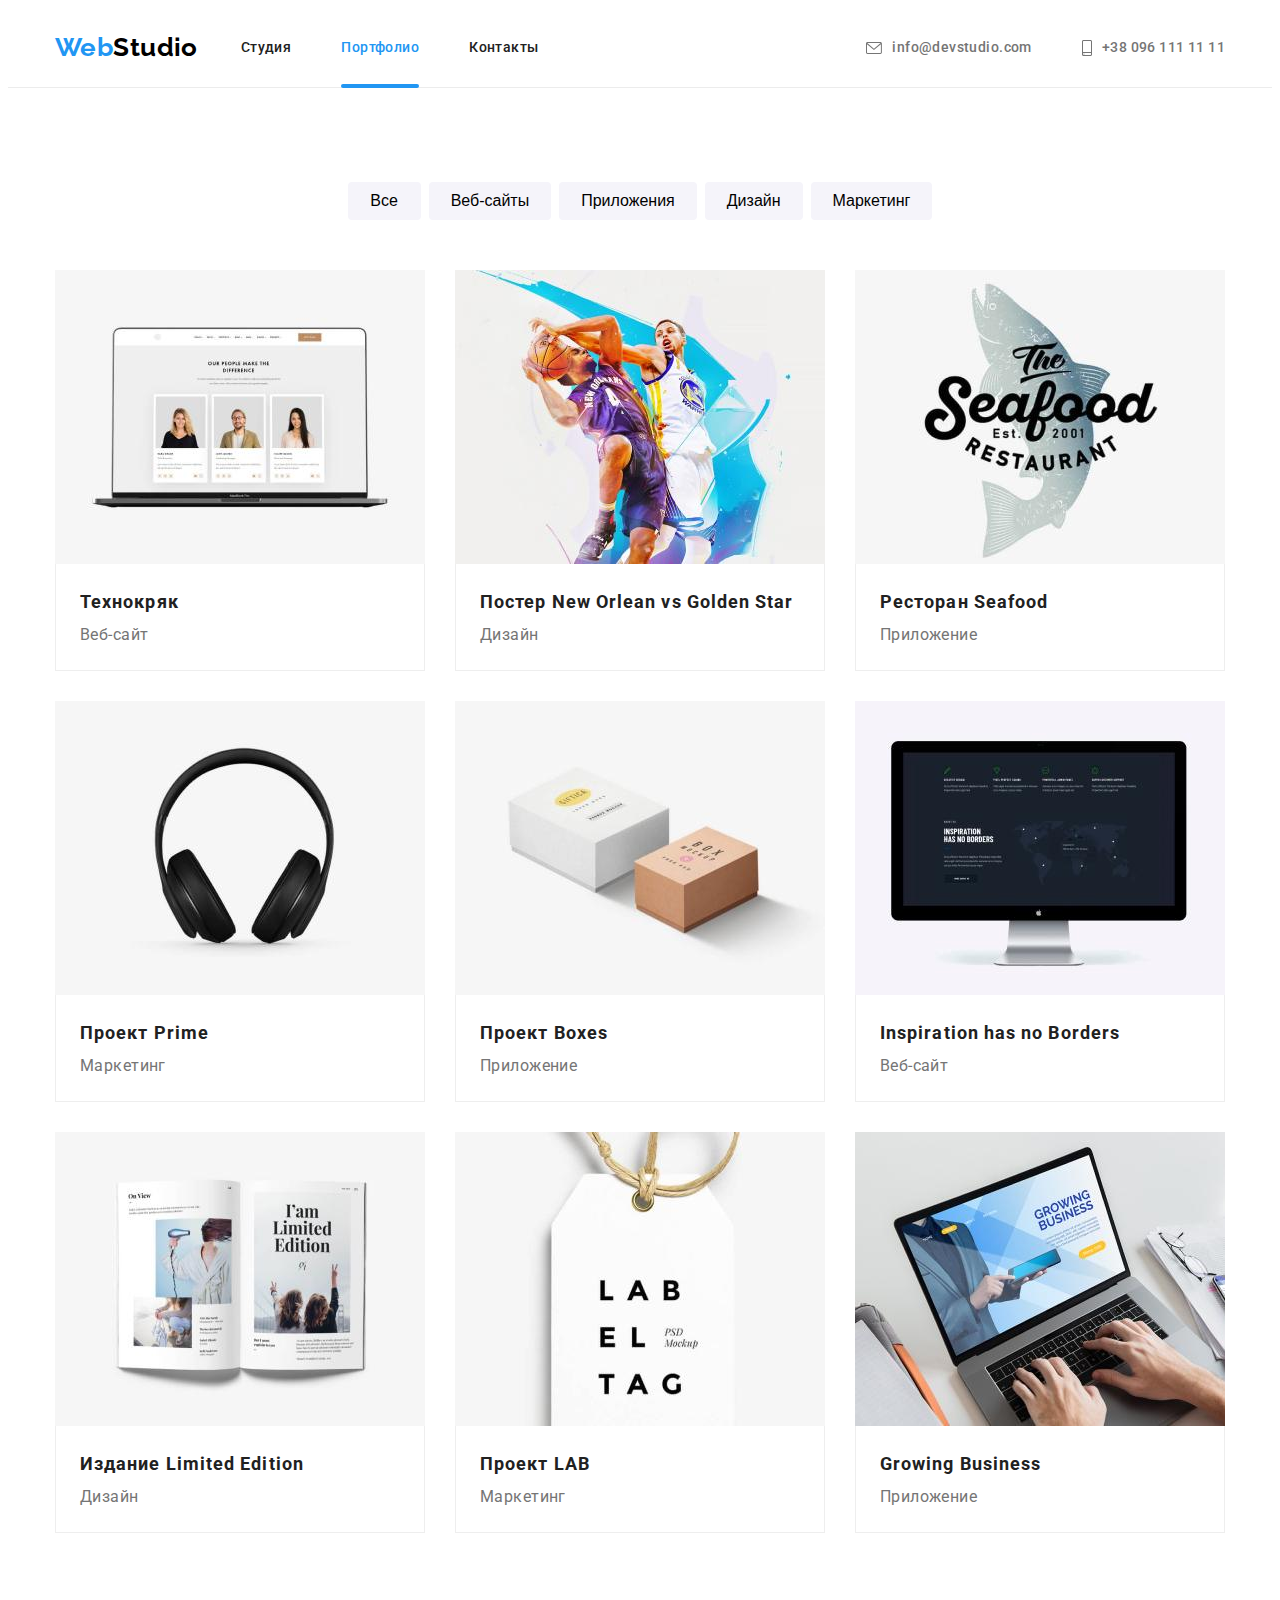
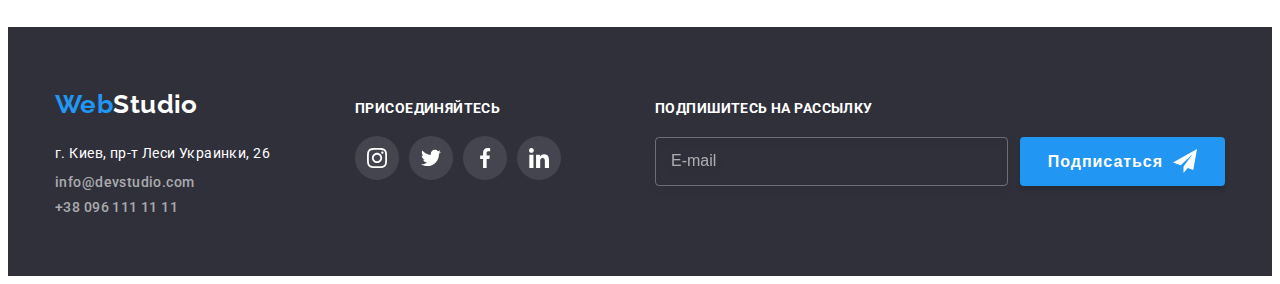
==== portfolio.html @ 54476f55 "Initial commit" ====
<!DOCTYPE html>
<html lang="en">
  <head>
    <meta charset="UTF-8" />
    <meta http-equiv="X-UA-Compatible" content="IE=edge" />
    <meta name="viewport" content="width=device-width, initial-scale=1.0" />
    <title>Портфолио</title>
    <link
      rel="stylesheet"
      href="https://cdnjs.cloudflare.com/ajax/libs/modern-normalize/1.0.0/modern-normalize.min.css"
      integrity="sha512-ISS7cAi1PEhQ8jnbJpJZMd29NlhNj4AWYyLOSp2CE/CsHxTCu+r+t0D2yoJudVrd0/8fTVPUVDzY5Tvli75u/g=="
      crossorigin="anonymous"
    />
    <link rel="preconnect" href="https://fonts.gstatic.com" />
    <link
      href="https://fonts.googleapis.com/css2?family=Raleway:wght@700&family=Roboto:wght@400;500;700;900&display=swap"
      rel="stylesheet"
    />
    <link rel="stylesheet" href="./css/styles.css" />
  </head>
  <body>
    <!-- Шапка -->
    <header class="page-header">
      <div class="container">
        <nav class="navigation-menu">
          <a href="./index.html" class="logo">
            <span class="logo-web">Web</span><span class="logo-studio">Studio</span></a
          >
          <ul class="list header-links">
            <li class="header-list-item"><a href="./index.html" class="link">Студия</a></li>
            <li class="header-list-item"><a href="./portfolio.html" class="link current">Портфолио</a></li>
            <li class="header-list-item"><a href="" class="link">Контакты</a></li>
          </ul>
        </nav>
        <ul class="list header-contacts">
          <li class="header-list-item">
            <a href="mailto:info@devstudio.com" class="link contact-link mail">
              <svg class="icon" width="16" height="12"><use href="./images/sprite.svg#icon-envelope"></use></svg
              >info@devstudio.com
            </a>
          </li>
          <li class="header-list-item">
            <a href="tel:+380961111111" class="link contact-link phone"
              ><svg class="icon" width="10" height="16"><use href="./images/sprite.svg#icon-smartphone"></use></svg>+38
              096 111 11 11</a
            >
          </li>
        </ul>
      </div>
    </header>
    <main>
      <section class="section">
        <div class="container">
          <h1 class="visually-hidden">Портфолио</h1>
          <ul class="list list-button">
            <li class="list-button-item">
              <button type="button" class="button filter">Все</button>
            </li>
            <li class="list-button-item">
              <button type="button" class="button filter">Веб-сайты</button>
            </li>
            <li class="list-button-item">
              <button type="button" class="button filter">Приложения</button>
            </li>
            <li class="list-button-item">
              <button type="button" class="button filter">Дизайн</button>
            </li>
            <li class="list-button-item">
              <button type="button" class="button filter">Маркетинг</button>
            </li>
          </ul>
          <ul class="list portfolio-list">
            <li class="portfolio-item">
              <a href="" class="link">
                <div class="portfolio-item-img">
                  <img src="./images/portfolio/img_1.jpg" alt="ноутбук с открытым сайтом" width="370" />
                  <div class="overlay">
                    <p>
                      Технокряк это современная площадка распространения коронавируса. Компании используют эту платформу
                      для цифрового шпионажа и атак на защищённые сервера конкурентов.
                    </p>
                  </div>
                </div>
                <div class="portfolio-item-title">
                  <h2 class="list-item-title">Технокряк</h2>
                  <p class="list-item">Веб-сайт</p>
                </div>
              </a>
            </li>
            <li class="portfolio-item">
              <a href="" class="link">
                <div class="portfolio-item-img">
                  <img src="./images/portfolio/img_2.jpg" alt="постер два баскетболиста" width="370" />
                  <div class="overlay">
                    <p></p>
                  </div>
                </div>
                <div class="portfolio-item-title">
                  <h2 class="list-item-title">Постер New Orlean vs Golden Star</h2>
                  <h3 class="list-item">Дизайн</h3>
                </div>
              </a>
            </li>
            <li class="portfolio-item">
              <a href="" class="link">
                <div class="portfolio-item-img">
                  <img src="./images/portfolio/img_3.jpg" alt="логотип ресторана" width="370" />
                  <div class="overlay">
                    <p></p>
                  </div>
                </div>
                <div class="portfolio-item-title">
                  <h2 class="list-item-title">Ресторан Seafood</h2>
                  <h3 class="list-item">Приложение</h3>
                </div>
              </a>
            </li>
            <li class="portfolio-item">
              <a href="" class="link">
                <div class="portfolio-item-img">
                  <img src="./images/portfolio/img_4.jpg" alt="наушники" width="370" />
                  <div class="overlay">
                    <p></p>
                  </div>
                </div>
                <div class="portfolio-item-title">
                  <h2 class="list-item-title">Проект Prime</h2>
                  <h3 class="list-item">Маркетинг</h3>
                </div>
              </a>
            </li>
            <li class="portfolio-item">
              <a href="" class="link">
                <div class="portfolio-item-img">
                  <img src="./images/portfolio/img_5.jpg" alt="две коробочки" width="370" />
                  <div class="overlay">
                    <p></p>
                  </div>
                </div>
                <div class="portfolio-item-title">
                  <h2 class="list-item-title">Проект Boxes</h2>
                  <h3 class="list-item">Приложение</h3>
                </div>
              </a>
            </li>
            <li class="portfolio-item">
              <a href="" class="link">
                <div class="portfolio-item-img">
                  <img src="./images/portfolio/img_6.jpg" alt="монитор для ПК" width="370" />
                  <div class="overlay">
                    <p></p>
                  </div>
                </div>
                <div class="portfolio-item-title">
                  <h2 class="list-item-title">Inspiration has no Borders</h2>
                  <h3 class="list-item">Веб-сайт</h3>
                </div>
              </a>
            </li>
            <li class="portfolio-item">
              <a href="" class="link">
                <div class="portfolio-item-img">
                  <img src="./images/portfolio/img_7.jpg" alt="открытая книга" width="370" />
                  <div class="overlay">
                    <p></p>
                  </div>
                </div>
                <div class="portfolio-item-title">
                  <h2 class="list-item-title">Издание Limited Edition</h2>
                  <h3 class="list-item">Дизайн</h3>
                </div>
              </a>
            </li>
            <li class="portfolio-item">
              <a href="" class="link">
                <div class="portfolio-item-img">
                  <img src="./images/portfolio/img_8.jpg" alt="ярлык" width="370" />
                  <div class="overlay">
                    <p></p>
                  </div>
                </div>
                <div class="portfolio-item-title">
                  <h2 class="list-item-title">Проект LAB</h2>
                  <h3 class="list-item">Маркетинг</h3>
                </div>
              </a>
            </li>
            <li class="portfolio-item">
              <a href="" class="link">
                <div class="portfolio-item-img">
                  <img src="./images/portfolio/img_9.jpg" alt="ноутбук на столе" width="370" />
                  <div class="overlay">
                    <p></p>
                  </div>
                </div>
                <div class="portfolio-item-title">
                  <h2 class="list-item-title">Growing Business</h2>
                  <h3 class="list-item">Приложение</h3>
                </div>
              </a>
            </li>
          </ul>
        </div>
      </section>
    </main>
    <!-- Футер -->
    <footer class="footer-section">
      <div class="container footer-blocks">
        <div class="widget-block">
          <a href="./index.html" class="logo">
            <span class="logo-web">Web</span><span class="logo-studio-footer">Studio</span></a
          >
          <address>
            <span class="our-address">г. Киев, пр-т Леси Украинки, 26</span>
            <a href="mailto:info@devstudio.com" class="link link-footer">info@devstudio.com</a>
            <a href="tel:+380961111111" class="link link-footer">+38 096 111 11 11</a>
          </address>
        </div>
        <div class="social">
          <h2 class="social-title">Присоединяйтесь</h2>
          <ul class="list">
            <li class="social-list-item">
              <a href="" class="link" target="_blank" rel="noreferrer noopener">
                <svg class="icon">
                  <use href="./images/sprite.svg#icon-instagram"></use>
                </svg>
              </a>
            </li>
            <li class="social-list-item">
              <a href="" class="link" target="_blank" rel="noreferrer noopener">
                <svg class="icon">
                  <use href="./images/sprite.svg#icon-twitter"></use>
                </svg>
              </a>
            </li>
            <li class="social-list-item">
              <a href="" class="link" target="_blank" rel="noreferrer noopener">
                <svg class="icon">
                  <use href="./images/sprite.svg#icon-facebook"></use>
                </svg>
              </a>
            </li>
            <li class="social-list-item">
              <a href="" class="link" target="_blank" rel="noreferrer noopener">
                <svg class="icon">
                  <use href="./images/sprite.svg#icon-linkedin"></use>
                </svg>
              </a>
            </li>
          </ul>
        </div>
        <div class="subscription">
          <h2 class="actions">Подпишитесь на рассылку</h2>
          <form class="subscription-form">
            <input class="form-field" type="email" placeholder="E-mail" />
            <button class="btn-submit" type="submit">
              Подписаться<svg class="subscription-icon" width="24" height="24">
                <use href="./images/sprite.svg#icon-send"></use>
              </svg>
            </button>
          </form>
        </div>
      </div>
    </footer>
  </body>
</html>
---- css/styles.css ----
:root {
  --main-text-color: #757575;
  --title-text-color: #212121;
  --accent-text-color: #2196f3;
  --accent-buton-color: #188ce8;
  --filter-button-color: #f5f4fa;
  --dark-bg-color: #2f303a;
  --logo-dark-color: #000000;
  --main-title-color: #ffffff;
  --light_bg-color: #f5f4fa;
  --icon_color: #afb1b8;
  --animation-proprety: cubic-bezier(0.4, 0, 0.2, 1);
}

html {
  box-sizing: border-box;
}
*,
*::after,
*::before {
  box-sizing: inherit;
}

body {
  font-family: 'Roboto', sans-serif;
  font-size: 14px;
  line-height: 1.71;
  letter-spacing: 0.03em;
  color: var(--main-text-color);
  background-color: var(--main-title-color);
}

address {
  font-style: normal;
}

.link {
  text-decoration: none;
  font-weight: 500;
  line-height: 1.14;
  color: var(--title-text-color);
  transition-property: color;
  transition-duration: 250ms;
  transition-timing-function: var(--animation-proprety);
}

.current,
.link:hover,
.link:focus {
  color: var(--accent-text-color);
}

.list {
  list-style: none;
  padding-left: 0;
  margin: 0;
}

.title {
  font-weight: 700;
  color: var(--title-text-color);
}

.button {
  display: inline-block;
  padding: 6px 22px;
  font-weight: 500;
  font-size: 16px;
  line-height: 1.62;
  text-align: center;
  cursor: pointer;
  min-width: 73px;
}

h1,
h2,
h3,
ul,
p {
  margin-top: 0;
  margin-bottom: 0;
}

img {
  display: block;
  max-width: 100%;
  height: auto;
}

.section {
  padding-bottom: 94px;
  padding-top: 94px;
}

.container {
  width: 1200px;
  padding-left: 15px;
  padding-right: 15px;
  margin-left: auto;
  margin-right: auto;
}
/* Шапка */
.page-header {
  height: 80px;
  border-bottom: 1px solid #ececec;
}

.page-header .container {
  display: flex;
  align-items: center;
  justify-content: space-between;
  padding-top: 0;
  padding-bottom: 0;
}

.navigation-menu {
  display: flex;
  align-items: center;
}
.header-links {
  display: flex;
  align-items: center;
  margin-left: -50px;
}
.header-contacts {
  display: flex;
  align-items: center;
}

.header-list-item {
  position: relative;
  margin-left: 50px;
}

.header-list-item .current::after {
  content: '';
  position: absolute;
  bottom: 0;
  left: 0;
  width: 100%;
  height: 4px;
  background: var(--accent-text-color);
  border-radius: 2px;
}

.header-list-item:first-child,
.about-us-list-item:first-child,
.team-member:first-child,
.regular-customers .list-item:first-child,
.social .list-item:first-child,
.advantages-item:first-child {
  margin-left: 0;
}

.page-header .link {
  display: block;
  padding-top: 32px;
  padding-bottom: 32px;
}

.logo {
  display: inline-block;
  font-family: 'Raleway', sans-serif;
  text-decoration: none;
  font-weight: 700;
  font-size: 26px;
  line-height: 1.38;
  margin-right: 93px;
}

.logo-web {
  color: var(--accent-text-color);
}

.logo-studio {
  color: var(--logo-dark-color);
}

.contact-link {
  color: var(--main-text-color);
}
.header-list-item .contact-link {
  display: inline-flex;
  align-items: center;
}

.header-list-item .icon {
  fill: var(--main-text-color);
  margin-right: 10px;
  transition-property: fill;
  transition-duration: 250ms;
  transition-timing-function: var(--animation-proprety);
}
.contact-link:hover .icon {
  fill: var(--accent-text-color);
}
/* Герой */
.hero {
  padding-left: 0;
  padding-right: 0;
  text-align: center;
  max-width: 1600px;
  height: 600px;
  background-color: var(--dark-bg-color);
  margin-right: auto;
  margin-left: auto;
  background-image: linear-gradient(to right, rgba(47, 48, 58, 0.4), rgba(47, 48, 58, 0.4)), url(../css/img/hero.jpg);
  background-position: center;
  background-repeat: no-repeat;
  background-size: cover;
}

.hero .container {
  text-align: center;
  /* width: calc(100% / 12 * 5); */
  max-width: 696px;
  padding-top: 200px;
  padding-bottom: 200px;
}

.main-title {
  margin-bottom: 30px;
  font-weight: 900;
  font-size: 44px;
  line-height: 1.36;
  color: var(--main-title-color);
  letter-spacing: 0.06em;
  text-transform: uppercase;
}

.main-button {
  font-weight: 700;
  font-size: 16px;
  line-height: 1.87;
  text-align: center;
  letter-spacing: 0.06em;
  background-color: var(--accent-text-color);
  color: var(--main-title-color);
  border: none;
  box-shadow: 0px 4px 4px rgba(0, 0, 0, 0.15);
  border-radius: 4px;
  padding: 10px 32px;
  transition-property: background-color;
  transition-duration: 250ms;
  transition-timing-function: var(--animation-proprety);
}

.main-button:focus,
.main-button:hover {
  background-color: var(--accent-buton-color);
}

.section-title {
  margin-bottom: 50px;
  font-size: 36px;
  line-height: 1.17;
  text-align: center;
}

.list-title {
  font-size: 14px;
  line-height: 1.17;
  text-transform: uppercase;
  margin-bottom: 10px;
}

.visually-hidden {
  position: absolute !important;
  clip: rect(1px 1px 1px 1px);
  clip: rect(1px, 1px, 1px, 1px);
  padding: 0 !important;
  border: 0 !important;
  height: 1px !important;
  width: 1px !important;
  overflow: hidden;
}
/* Приемущества */
.advantages-list {
  display: flex;
}

.advantages-item {
  margin-left: 30px;
}
.advantages-item .list-title {
  padding-top: 30px;
}

.advantages-item:first-child {
  margin-left: 0;
}

.advantages-item::before {
  display: block;
  content: '';
  height: 120px;
  background-color: var(--light_bg-color);
  background-position: center;
  background-repeat: no-repeat;
  border-radius: 4px;
}
.icon-antena::before {
  background-image: url(../css/img/antenna.svg);
}
.icon-clock::before {
  background-image: url(../css/img/clock.svg);
}
.icon-diagram::before {
  background-image: url(../css/img/diagram.svg);
}
.icon-astronaut::before {
  background-image: url(../css/img/astronaut.svg);
}
/* Чем мы занимаемся */
.about-us {
  padding-top: 0;
}

.about-us .container {
  padding-top: 0px;
}

.about-us-list {
  display: flex;
}
.about-us-list-item {
  position: relative;
  margin-left: 30px;
}

.about-us-thumb {
}

.about-us .list-title {
  position: absolute;
  bottom: 0;
  margin-bottom: 0;
  text-align: center;
  width: 100%;
  padding-top: 27px;
  padding-bottom: 27px;
  color: var(--main-title-color);
  background-color: rgba(47, 48, 58, 0.8);
}
/* Наша команда */
.our-team {
  background-color: var(--light_bg-color);
}

.team {
  display: flex;
  justify-content: space-between;
  font-size: 16px;
  line-height: 1.187;
  text-align: center;
}

.team-member {
  margin-left: 30px;
  width: 270px;
  height: 428px;
  background: #ffffff;
  box-shadow: 0px 1px 3px rgba(0, 0, 0, 0.12), 0px 1px 1px rgba(0, 0, 0, 0.14), 0px 2px 1px rgba(0, 0, 0, 0.2);
  border-radius: 0px 0px 4px 4px;
}

.team-member-info {
  padding-top: 30px;
  padding-bottom: 30px;
}

.our-team-member {
  padding-bottom: 10px;
  font-weight: 500;
  color: #212121;
}

.social-icons {
  display: inline-flex;
  padding-top: 16px;
}

.social-icons-item + .social-icons-item {
  margin-left: 10px;
}
.social-icons-link {
  display: flex;
  justify-content: center;
  align-items: center;
  width: 44px;
  height: 44px;
  border-radius: 50%;
  background-color: var(--main-title-color);
  transition-property: background-color;
  transition-duration: 250ms;
  transition-timing-function: var(--animation-proprety);
}

.social-icons .icon {
  width: 20px;
  height: 20px;
  fill: var(--icon_color);
  transition-property: fill;
  transition-duration: 250ms;
  transition-timing-function: var(--animation-proprety);
}

.social-icons-link:hover,
.social-icons-link:focus {
  background-color: var(--accent-text-color);
}

.social-icons-link:hover .icon,
.social-icons-link:focus .icon {
  fill: var(--main-title-color);
}

/* Постоянные клиенты */
.regular-customers .list {
  display: flex;
}

.customers-list-item + .customers-list-item {
  margin-left: 30px;
}

.customers-icons-link {
  display: inline-flex;
  align-items: center;
  justify-content: center;
  height: 90px;
  width: 170px;
  border: 1px solid var(--icon_color);
  box-sizing: border-box;
  border-radius: 4px;
  fill: var(--icon_color);
  transition-property: border;
  transition-duration: 250ms;
  transition-timing-function: var(--animation-proprety);
}
.customers-icons-link .icon {
  transition-property: fill;
  transition-duration: 250ms;
  transition-timing-function: var(--animation-proprety);
}

.customers-icons-link:hover,
.customers-icons-link:focus {
  border: 1px solid var(--accent-text-color);
}

.customers-icons-link:hover .icon,
.customers-icons-link:focus .icon {
  fill: var(--accent-text-color);
}

.backdrop {
  position: fixed;
  top: 0;
  left: 0;
  background-color: rgba(0, 0, 0, 0.2);
  width: 100%;
  height: 100%;
  opacity: 1;
  transition: opacity 250ms var(--animation-proprety);
}

.modal {
  position: absolute;
  top: 50%;
  left: 50%;
  padding: 40px;
  transform: translate(-50%, -50%);
  width: 100%;
  max-width: 530px;
  min-height: 580px;
  background: var(--main-title-color);
  box-shadow: 0px 1px 3px rgba(0, 0, 0, 0.12), 0px 1px 1px rgba(0, 0, 0, 0.14), 0px 2px 1px rgba(0, 0, 0, 0.2);
  border-radius: 4px;
  transition-duration: 250ms;
  transition-timing-function: var(--animation-proprety);
  justify-content: center;
}

.btn-close {
  display: flex;
  position: absolute;
  top: 8px;
  right: 8px;
  width: 30px;
  height: 30px;
  background: #ffffff;
  border: 1px solid #e6e6e6;
  border-radius: 50%;
  box-sizing: border-box;
  justify-content: center;
  align-items: center;
  transition-duration: 250ms;
  transition-timing-function: var(--animation-proprety);
}

.btn-close:hover,
.btn-close:focus {
  fill: var(--accent-text-color);
}

.form-title {
  font-weight: 700;
  font-size: 20px;
  line-height: 1.15;
  text-align: center;
  letter-spacing: 0.03em;
  color: var(--title-text-color);
  margin-bottom: 12px;
}

.backdrop.is-hidden {
  opacity: 0;
  visibility: hidden;
  pointer-events: none;
}

.is-hidden .modal {
  transform: translate(100%, 100%) scale(0);
}
.form {
  flex-direction: column;
  display: flex;
  justify-content: center;
}

.form-field {
  position: relative;
  flex-direction: column;
  display: flex;
  margin-bottom: 10px;
}

.form-field-actions {
  border: 1px solid rgba(33, 33, 33, 0.2);
  box-sizing: border-box;
  border-radius: 4px;
  padding-top: 11px;
  padding-bottom: 11px;
  padding-left: 41px;
  transition-duration: 250ms;
  transition-timing-function: var(--animation-proprety);
}

.form-field-actions:focus {
  border: 1px solid var(--accent-text-color);
  box-sizing: border-box;
  border-radius: 4px;
  outline-style: var(--accent-text-color);
}

.form .form-field-actions:focus + .icon {
  fill: var(--accent-text-color);
}

.form .form-label {
  font-size: 12px;
  line-height: 1.16;
  letter-spacing: 0.01em;
  color: var(--main-text-color);
  margin-bottom: 4px;
}

.form .icon {
  position: absolute;
  display: inline-block;
  top: 29px;
  left: 15px;
  transition-duration: 250ms;
  transition-timing-function: var(--animation-proprety);
}

.form-massage {
  resize: none;
  padding: 12px 16px;
  margin-bottom: 20px;
}

.form-massage::placeholder {
  font-size: 12px;
  line-height: 1.16;
  letter-spacing: 0.01em;
  color: rgba(117, 117, 117, 0.5);
}

.modal .btn-submit {
  border: none;
  background: var(--accent-text-color);
  box-shadow: 0px 4px 4px rgba(0, 0, 0, 0.15);
  border-radius: 4px;
  padding: 10px 55px;
  font-weight: 700;
  line-height: 1.87;
  letter-spacing: 0.06em;
  color: var(--main-title-color);
  margin: auto;
  transition-duration: 250ms;
  transition-timing-function: var(--animation-proprety);
}

.modal .btn-submit:focus,
.modal .btn-submit:hover {
  background: var(--accent-buton-color);
  box-shadow: 0px 4px 4px rgba(0, 0, 0, 0.15);
  border-radius: 4px;
}

.policy-check {
  padding-bottom: 30px;
}

.policy-check .form-label {
  display: flex;
  align-items: center;
  justify-content: center;
  font-size: 14px;
  line-height: 1.71;
  color: var(--main-text-color);
}

.checkbox {
  -webkit-appearance: none;
  -moz-appearance: none;
  position: absolute;
}

.checkbox-icon {
  display: inline-block;
  width: 16px;
  height: 15px;
  border: 2px solid var(--title-text-color);
  border-radius: 2px;
  margin-right: 7px;
  transition-duration: 250ms;
  transition-timing-function: var(--animation-proprety);
}

.checkbox:checked + .checkbox-icon {
  border-color: transparent;
  background-color: var(--main-title-color);
  background-image: url(../images/icon_check.svg);
  background-size: contain;
  background-origin: border-box;
  transition-duration: 250ms;
  transition-timing-function: var(--animation-proprety);
}

.policy-check .link {
  color: var(--accent-text-color);
  padding-left: 4px;
}

/* Футер */
.footer-section {
  background-color: var(--dark-bg-color);
}

.footer-section .logo {
  display: block;
  margin-bottom: 20px;
}

.footer-section .container {
  padding-top: 60px;
  padding-bottom: 60px;
}

.logo-studio-footer,
.our-address {
  color: var(--main-title-color);
}
.link-footer {
  display: block;
  padding-top: 9px;
  color: rgba(255, 255, 255, 0.6);
}

.footer-blocks {
  display: flex;
  align-items: baseline;
  justify-content: space-between;
}

.social-title {
  font-size: 14px;
  font-weight: 700;
  line-height: 16px;
  letter-spacing: 0.03em;
  text-transform: uppercase;
  margin-bottom: 20px;
  color: var(--main-title-color);
  text-transform: uppercase;
}

.social .list {
  display: inline-flex;
}

.social-list-item + .social-list-item {
  margin-left: 10px;
}
.social .link {
  display: flex;
  justify-content: center;
  align-items: center;
  width: 44px;
  height: 44px;
  border-radius: 50%;
  background: rgba(255, 255, 255, 0.1);
  transition-property: background-color;
  transition-duration: 250ms;
  transition-timing-function: var(--animation-proprety);
}

.social,
.widget-block {
  flex-basis: calc((50% - 45px) / 2);
}

.social .icon {
  width: 20px;
  height: 20px;
  fill: var(--main-title-color);
}

.social .link:hover,
.social .link:focus {
  background-color: var(--accent-text-color);
}

.subscription {
  flex-basis: calc(50% - 15px);
}

.subscription .actions {
  font-family: Roboto;
  font-style: normal;
  font-size: 14px;
  font-weight: 700;
  line-height: 1.14;
  text-transform: uppercase;
  color: var(--main-title-color);
  margin-bottom: 20px;
}
.subscription-form {
  display: flex;
  justify-content: space-between;
}

.subscription-form ::placeholder {
  font-size: 16px;
  line-height: 1.25;
  color: rgba(255, 255, 255, 0.6);
}

.subscription .form-field {
  width: 100%;
  border: 1px solid rgba(255, 255, 255, 0.3);
  box-sizing: border-box;
  filter: drop-shadow(0px 4px 4px rgba(0, 0, 0, 0.15));
  border-radius: 4px;
  background-color: transparent;
  padding: 15px;
  margin-bottom: 0px;
  color: var(--main-title-color);
}

.subscription .btn-submit {
  border: none;
  display: flex;
  padding: 10px 28px;
  background: var(--accent-text-color);
  box-shadow: 0px 4px 4px rgba(0, 0, 0, 0.15);
  border-radius: 4px;
  color: var(--main-title-color);
  font-weight: 700;
  line-height: 1.87;
  font-size: 16px;
  letter-spacing: 0.06em;
  cursor: pointer;
  margin-left: 12px;
  align-items: center;
}

.subscription-icon {
  margin-left: 10px;
}
/* Портфолио */
.filter {
  background-color: var(--filter-button-color);
  border: none;
  border-radius: 4px;
  transition-property: background-color, color, box-shadow;
  transition-duration: 250ms;
  transition-timing-function: var(--animation-proprety);
}

.filter:hover,
.filter:active,
.filter:focus {
  background-color: var(--accent-text-color);
  color: var(--main-title-color);
  box-shadow: 0px 3px 1px rgba(0, 0, 0, 0.1), 0px 1px 2px rgba(0, 0, 0, 0.08), 0px 2px 2px rgba(0, 0, 0, 0.12);
}

.list-button {
  display: flex;
  justify-content: center;
}

.list-button-item {
  margin-right: 8px;
}

.list-button-item:last-child {
  margin-right: 0;
}

.portfolio-item-title {
  background: #ffffff;
  border-right: 1px solid #eeeeee;
  border-bottom: 1px solid #eeeeee;
  border-left: 1px solid #eeeeee;
  padding: 20px 24px;
}

.list-item-title {
  font-size: 18px;
  line-height: 2;
  letter-spacing: 0.06em;
}
/* здесь не применяется font-weight:normal дефолтом (не могу найти почему) */
.portfolio-list .list-item {
  font-weight: 400;
  font-size: 16px;
  line-height: 1.87;
  color: var(--main-text-color);
}

.portfolio-list {
  display: flex;
  flex-wrap: wrap;
  padding-top: 50px;
}

.portfolio-item {
  margin-right: 30px;
  margin-bottom: 30px;
  background: #ffffff;
  flex-basis: calc((100% - 60px) / 3);
}

.portfolio-item:nth-child(3n) {
  margin-right: 0;
}
.portfolio-item:nth-last-child(-n + 3) {
  margin-bottom: 0;
}

.portfolio-item .link:hover,
.portfolio-item .link:focus {
  color: var(--title-text-color);
  border: 1px solid #eeeeee;
  box-sizing: border-box;
  box-shadow: 0px 1px 1px rgba(0, 0, 0, 0.12), 0px 4px 4px rgba(0, 0, 0, 0.06), 1px 4px 6px rgba(0, 0, 0, 0.16);
}

.portfolio-item .link {
  display: block;
  transition-property: color, box-sizing, box-shadow;
  transition-duration: 250ms;
  transition-timing-function: var(--animation-proprety);
}

.portfolio-item-img {
  position: relative;
  overflow: hidden;
}

.overlay {
  position: absolute;
  top: 0;
  left: 0;
  width: 100%;
  height: 100%;
  background-color: rgba(33, 150, 243, 0.9);
  transform: translatey(100%);
  transition: transform 250ms var(--animation-proprety);
  padding: 63px 24px;
  font-size: 18px;
  font-weight: 400;
  line-height: 1.56;
  color: var(--main-title-color);
}

.portfolio-item:hover .overlay {
  transform: translatey(0);
}
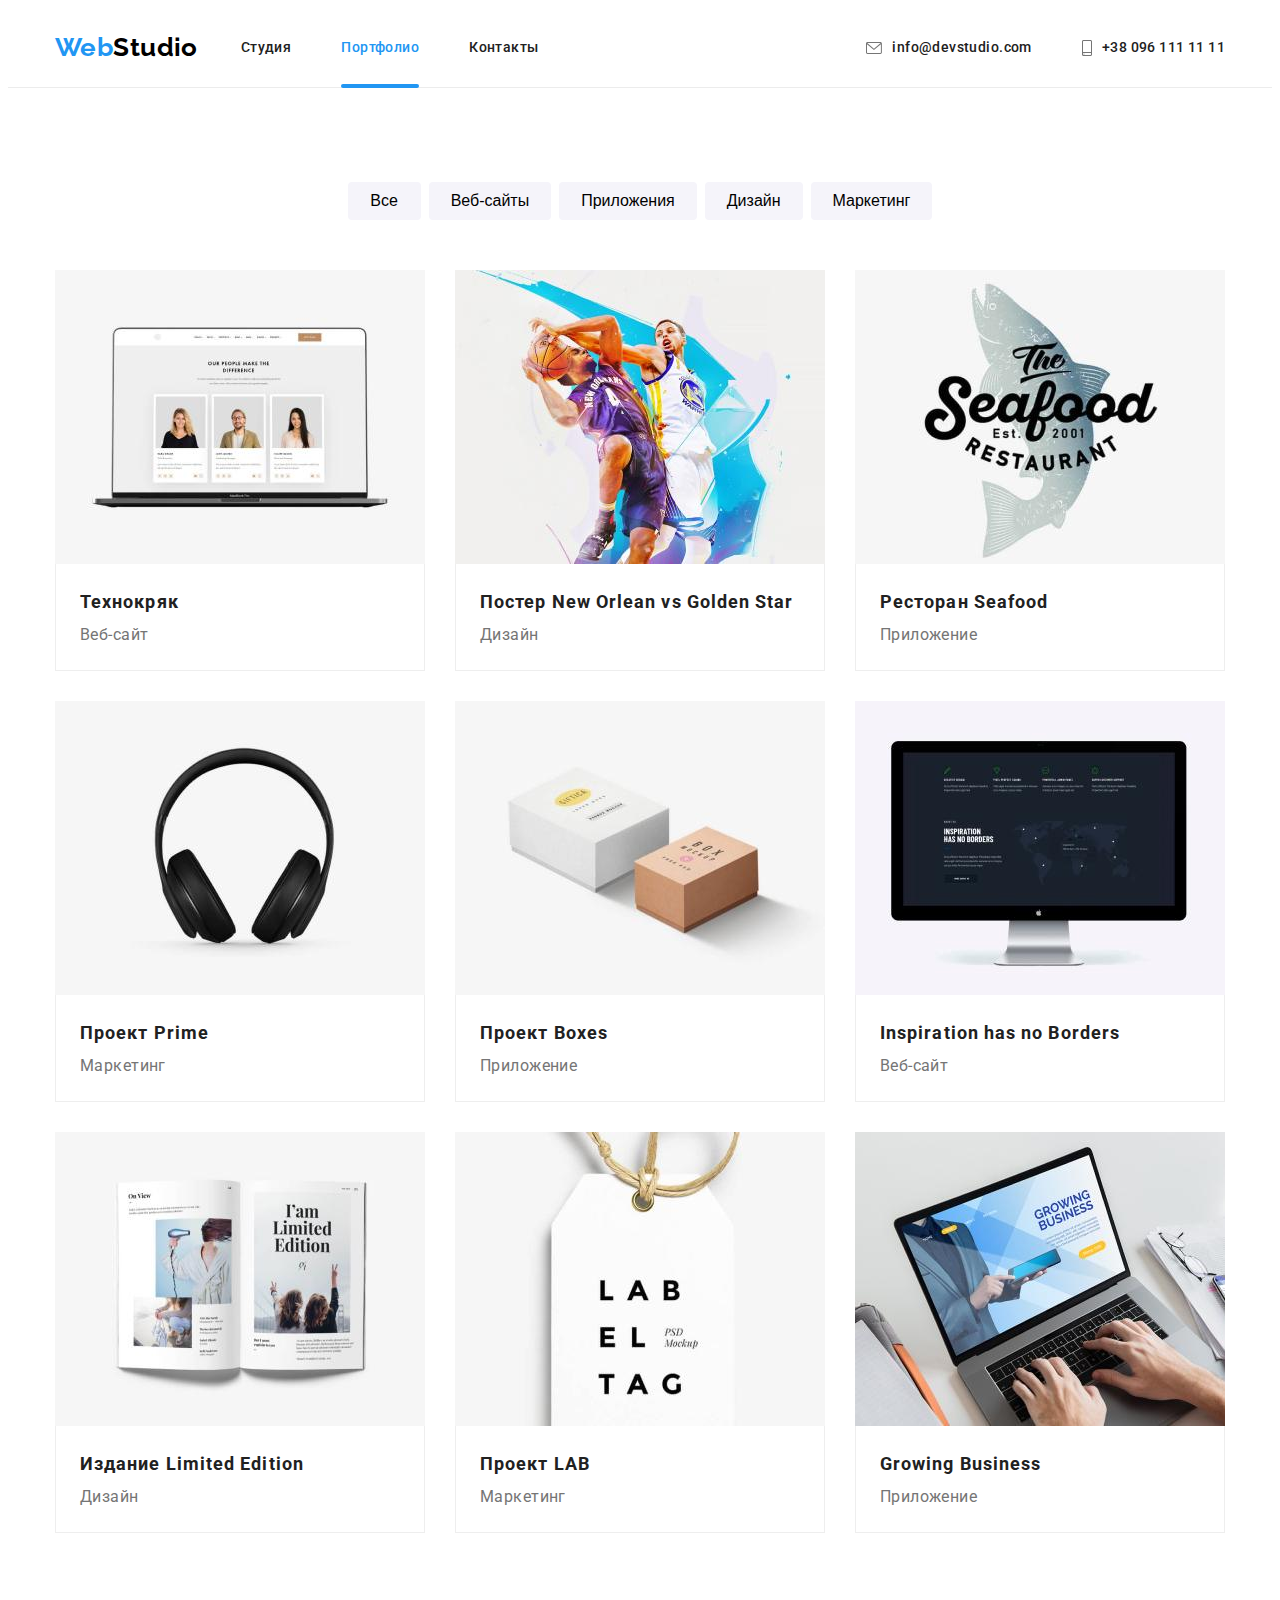
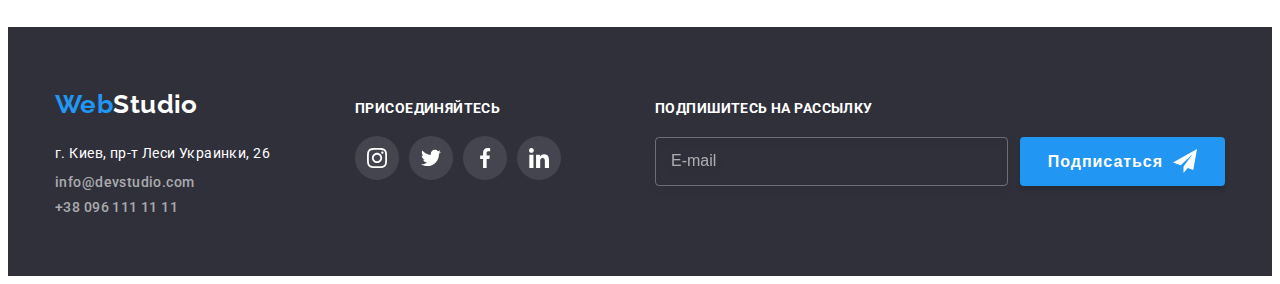
==== commit 4c2ff8d9: "BEM" ====
--- a/portfolio.html
+++ b/portfolio.html
@@ -20,29 +20,30 @@
   </head>
   <body>
     <!-- Шапка -->
-    <header class="page-header">
-      <div class="container">
-        <nav class="navigation-menu">
+    <header class="header">
+      <div class="header__container container">
+        <nav class="header__nav">
           <a href="./index.html" class="logo">
             <span class="logo-web">Web</span><span class="logo-studio">Studio</span></a
           >
-          <ul class="list header-links">
-            <li class="header-list-item"><a href="./index.html" class="link">Студия</a></li>
-            <li class="header-list-item"><a href="./portfolio.html" class="link current">Портфолио</a></li>
-            <li class="header-list-item"><a href="" class="link">Контакты</a></li>
+          <ul class="list header__links">
+            <li class="header__item"><a href="./index.html" class="link header__link">Студия</a></li>
+            <li class="header__item"><a href="./portfolio.html" class="link header__link current">Портфолио</a></li>
+            <li class="header__item"><a href="" class="link header__link">Контакты</a></li>
           </ul>
         </nav>
-        <ul class="list header-contacts">
-          <li class="header-list-item">
-            <a href="mailto:info@devstudio.com" class="link contact-link mail">
-              <svg class="icon" width="16" height="12"><use href="./images/sprite.svg#icon-envelope"></use></svg
+        <ul class="list header__contacts">
+          <li class="header__item">
+            <a href="mailto:info@devstudio.com" class="link header__contact-link mail header__link">
+              <svg class="header__icon" width="16" height="12"><use href="./images/sprite.svg#icon-envelope"></use></svg
               >info@devstudio.com
             </a>
           </li>
-          <li class="header-list-item">
-            <a href="tel:+380961111111" class="link contact-link phone"
-              ><svg class="icon" width="10" height="16"><use href="./images/sprite.svg#icon-smartphone"></use></svg>+38
-              096 111 11 11</a
+          <li class="header__item">
+            <a href="tel:+380961111111" class="link header__contact-link phone header__link"
+              ><svg class="header__icon" width="10" height="16">
+                <use href="./images/sprite.svg#icon-smartphone"></use></svg
+              >+38 096 111 11 11</a
             >
           </li>
         </ul>
@@ -52,27 +53,27 @@
       <section class="section">
         <div class="container">
           <h1 class="visually-hidden">Портфолио</h1>
-          <ul class="list list-button">
-            <li class="list-button-item">
-              <button type="button" class="button filter">Все</button>
-            </li>
-            <li class="list-button-item">
-              <button type="button" class="button filter">Веб-сайты</button>
-            </li>
-            <li class="list-button-item">
-              <button type="button" class="button filter">Приложения</button>
-            </li>
-            <li class="list-button-item">
-              <button type="button" class="button filter">Дизайн</button>
-            </li>
-            <li class="list-button-item">
-              <button type="button" class="button filter">Маркетинг</button>
+          <ul class="list filter-list">
+            <li class="filter-list__item">
+              <button type="button" class="button filter-list__button">Все</button>
+            </li>
+            <li class="filter-list__item">
+              <button type="button" class="button filter-list__button">Веб-сайты</button>
+            </li>
+            <li class="filter-list__item">
+              <button type="button" class="button filter-list__button">Приложения</button>
+            </li>
+            <li class="filter-list__item">
+              <button type="button" class="button filter-list__button">Дизайн</button>
+            </li>
+            <li class="filter-list__item">
+              <button type="button" class="button filter-list__button">Маркетинг</button>
             </li>
           </ul>
           <ul class="list portfolio-list">
             <li class="portfolio-item">
-              <a href="" class="link">
-                <div class="portfolio-item-img">
+              <a href="" class="link portfolio-item__link">
+                <div class="portfolio-item__img">
                   <img src="./images/portfolio/img_1.jpg" alt="ноутбук с открытым сайтом" width="370" />
                   <div class="overlay">
                     <p>
@@ -81,121 +82,121 @@
                     </p>
                   </div>
                 </div>
-                <div class="portfolio-item-title">
-                  <h2 class="list-item-title">Технокряк</h2>
-                  <p class="list-item">Веб-сайт</p>
-                </div>
-              </a>
-            </li>
-            <li class="portfolio-item">
-              <a href="" class="link">
-                <div class="portfolio-item-img">
+                <div class="portfolio-item__meta">
+                  <h2 class="portfolio-item__title">Технокряк</h2>
+                  <p class="portfolio-item__type">Веб-сайт</p>
+                </div>
+              </a>
+            </li>
+            <li class="portfolio-item">
+              <a href="" class="link portfolio-item__link">
+                <div class="portfolio-item__img">
                   <img src="./images/portfolio/img_2.jpg" alt="постер два баскетболиста" width="370" />
                   <div class="overlay">
                     <p></p>
                   </div>
                 </div>
-                <div class="portfolio-item-title">
-                  <h2 class="list-item-title">Постер New Orlean vs Golden Star</h2>
-                  <h3 class="list-item">Дизайн</h3>
-                </div>
-              </a>
-            </li>
-            <li class="portfolio-item">
-              <a href="" class="link">
-                <div class="portfolio-item-img">
+                <div class="portfolio-item__meta">
+                  <h2 class="portfolio-item__title">Постер New Orlean vs Golden Star</h2>
+                  <h3 class="portfolio-item__type">Дизайн</h3>
+                </div>
+              </a>
+            </li>
+            <li class="portfolio-item">
+              <a href="" class="link portfolio-item__link">
+                <div class="portfolio-item__img">
                   <img src="./images/portfolio/img_3.jpg" alt="логотип ресторана" width="370" />
                   <div class="overlay">
                     <p></p>
                   </div>
                 </div>
-                <div class="portfolio-item-title">
-                  <h2 class="list-item-title">Ресторан Seafood</h2>
-                  <h3 class="list-item">Приложение</h3>
-                </div>
-              </a>
-            </li>
-            <li class="portfolio-item">
-              <a href="" class="link">
-                <div class="portfolio-item-img">
+                <div class="portfolio-item__meta">
+                  <h2 class="portfolio-item__title">Ресторан Seafood</h2>
+                  <h3 class="portfolio-item__type">Приложение</h3>
+                </div>
+              </a>
+            </li>
+            <li class="portfolio-item">
+              <a href="" class="link portfolio-item__link">
+                <div class="portfolio-item__img">
                   <img src="./images/portfolio/img_4.jpg" alt="наушники" width="370" />
                   <div class="overlay">
                     <p></p>
                   </div>
                 </div>
-                <div class="portfolio-item-title">
-                  <h2 class="list-item-title">Проект Prime</h2>
-                  <h3 class="list-item">Маркетинг</h3>
-                </div>
-              </a>
-            </li>
-            <li class="portfolio-item">
-              <a href="" class="link">
-                <div class="portfolio-item-img">
+                <div class="portfolio-item__meta">
+                  <h2 class="portfolio-item__title">Проект Prime</h2>
+                  <h3 class="portfolio-item__type">Маркетинг</h3>
+                </div>
+              </a>
+            </li>
+            <li class="portfolio-item">
+              <a href="" class="link portfolio-item__link">
+                <div class="portfolio-item__img">
                   <img src="./images/portfolio/img_5.jpg" alt="две коробочки" width="370" />
                   <div class="overlay">
                     <p></p>
                   </div>
                 </div>
-                <div class="portfolio-item-title">
-                  <h2 class="list-item-title">Проект Boxes</h2>
-                  <h3 class="list-item">Приложение</h3>
-                </div>
-              </a>
-            </li>
-            <li class="portfolio-item">
-              <a href="" class="link">
-                <div class="portfolio-item-img">
+                <div class="portfolio-item__meta">
+                  <h2 class="portfolio-item__title">Проект Boxes</h2>
+                  <h3 class="portfolio-item__type">Приложение</h3>
+                </div>
+              </a>
+            </li>
+            <li class="portfolio-item">
+              <a href="" class="link portfolio-item__link">
+                <div class="portfolio-item__img">
                   <img src="./images/portfolio/img_6.jpg" alt="монитор для ПК" width="370" />
                   <div class="overlay">
                     <p></p>
                   </div>
                 </div>
-                <div class="portfolio-item-title">
-                  <h2 class="list-item-title">Inspiration has no Borders</h2>
-                  <h3 class="list-item">Веб-сайт</h3>
-                </div>
-              </a>
-            </li>
-            <li class="portfolio-item">
-              <a href="" class="link">
-                <div class="portfolio-item-img">
+                <div class="portfolio-item__meta">
+                  <h2 class="portfolio-item__title">Inspiration has no Borders</h2>
+                  <h3 class="portfolio-item__type">Веб-сайт</h3>
+                </div>
+              </a>
+            </li>
+            <li class="portfolio-item">
+              <a href="" class="link portfolio-item__link">
+                <div class="portfolio-item__img">
                   <img src="./images/portfolio/img_7.jpg" alt="открытая книга" width="370" />
                   <div class="overlay">
                     <p></p>
                   </div>
                 </div>
-                <div class="portfolio-item-title">
-                  <h2 class="list-item-title">Издание Limited Edition</h2>
-                  <h3 class="list-item">Дизайн</h3>
-                </div>
-              </a>
-            </li>
-            <li class="portfolio-item">
-              <a href="" class="link">
-                <div class="portfolio-item-img">
+                <div class="portfolio-item__meta">
+                  <h2 class="portfolio-item__title">Издание Limited Edition</h2>
+                  <h3 class="portfolio-item__type">Дизайн</h3>
+                </div>
+              </a>
+            </li>
+            <li class="portfolio-item">
+              <a href="" class="link portfolio-item__link">
+                <div class="portfolio-item__img">
                   <img src="./images/portfolio/img_8.jpg" alt="ярлык" width="370" />
                   <div class="overlay">
                     <p></p>
                   </div>
                 </div>
-                <div class="portfolio-item-title">
-                  <h2 class="list-item-title">Проект LAB</h2>
-                  <h3 class="list-item">Маркетинг</h3>
-                </div>
-              </a>
-            </li>
-            <li class="portfolio-item">
-              <a href="" class="link">
-                <div class="portfolio-item-img">
+                <div class="portfolio-item__meta">
+                  <h2 class="portfolio-item__title">Проект LAB</h2>
+                  <h3 class="portfolio-item__type">Маркетинг</h3>
+                </div>
+              </a>
+            </li>
+            <li class="portfolio-item">
+              <a href="" class="link portfolio-item__link">
+                <div class="portfolio-item__img">
                   <img src="./images/portfolio/img_9.jpg" alt="ноутбук на столе" width="370" />
                   <div class="overlay">
                     <p></p>
                   </div>
                 </div>
-                <div class="portfolio-item-title">
-                  <h2 class="list-item-title">Growing Business</h2>
-                  <h3 class="list-item">Приложение</h3>
+                <div class="portfolio-item__meta">
+                  <h2 class="portfolio-item__title">Growing Business</h2>
+                  <h3 class="portfolio-item__type">Приложение</h3>
                 </div>
               </a>
             </li>
@@ -204,45 +205,45 @@
       </section>
     </main>
     <!-- Футер -->
-    <footer class="footer-section">
-      <div class="container footer-blocks">
-        <div class="widget-block">
-          <a href="./index.html" class="logo">
+    <footer class="footer">
+      <div class="container footer__container">
+        <div class="footer__contacts">
+          <a href="./index.html" class="logo footer__logo">
             <span class="logo-web">Web</span><span class="logo-studio-footer">Studio</span></a
           >
           <address>
-            <span class="our-address">г. Киев, пр-т Леси Украинки, 26</span>
-            <a href="mailto:info@devstudio.com" class="link link-footer">info@devstudio.com</a>
-            <a href="tel:+380961111111" class="link link-footer">+38 096 111 11 11</a>
+            <span class="address">г. Киев, пр-т Леси Украинки, 26</span>
+            <a href="mailto:info@devstudio.com" class="link address__link">info@devstudio.com</a>
+            <a href="tel:+380961111111" class="link address__link">+38 096 111 11 11</a>
           </address>
         </div>
-        <div class="social">
-          <h2 class="social-title">Присоединяйтесь</h2>
-          <ul class="list">
-            <li class="social-list-item">
-              <a href="" class="link" target="_blank" rel="noreferrer noopener">
-                <svg class="icon">
+        <div class="footer-social">
+          <h2 class="social__title">Присоединяйтесь</h2>
+          <ul class="list footer-social__list">
+            <li class="social__item">
+              <a href="" class="link footer-social__link" target="_blank" rel="noreferrer noopener">
+                <svg class="footer-social__icon">
                   <use href="./images/sprite.svg#icon-instagram"></use>
                 </svg>
               </a>
             </li>
-            <li class="social-list-item">
-              <a href="" class="link" target="_blank" rel="noreferrer noopener">
-                <svg class="icon">
+            <li class="social__item">
+              <a href="" class="link footer-social__link" target="_blank" rel="noreferrer noopener">
+                <svg class="footer-social__icon">
                   <use href="./images/sprite.svg#icon-twitter"></use>
                 </svg>
               </a>
             </li>
-            <li class="social-list-item">
-              <a href="" class="link" target="_blank" rel="noreferrer noopener">
-                <svg class="icon">
+            <li class="social__item">
+              <a href="" class="link footer-social__link" target="_blank" rel="noreferrer noopener">
+                <svg class="footer-social__icon">
                   <use href="./images/sprite.svg#icon-facebook"></use>
                 </svg>
               </a>
             </li>
-            <li class="social-list-item">
-              <a href="" class="link" target="_blank" rel="noreferrer noopener">
-                <svg class="icon">
+            <li class="social__item">
+              <a href="" class="link footer-social__link" target="_blank" rel="noreferrer noopener">
+                <svg class="footer-social__icon">
                   <use href="./images/sprite.svg#icon-linkedin"></use>
                 </svg>
               </a>
@@ -250,11 +251,11 @@
           </ul>
         </div>
         <div class="subscription">
-          <h2 class="actions">Подпишитесь на рассылку</h2>
-          <form class="subscription-form">
-            <input class="form-field" type="email" placeholder="E-mail" />
-            <button class="btn-submit" type="submit">
-              Подписаться<svg class="subscription-icon" width="24" height="24">
+          <h2 class="subscription__actions">Подпишитесь на рассылку</h2>
+          <form class="subscription__form">
+            <input class="subscription__form__field" type="email" placeholder="E-mail" name="subscription-email" />
+            <button class="subscription__btn-submit" type="submit">
+              Подписаться<svg class="subscription__icon" width="24" height="24">
                 <use href="./images/sprite.svg#icon-send"></use>
               </svg>
             </button>
--- a/css/styles.css
+++ b/css/styles.css
@@ -100,12 +100,12 @@
   margin-right: auto;
 }
 /* Шапка */
-.page-header {
+.header {
   height: 80px;
   border-bottom: 1px solid #ececec;
 }
 
-.page-header .container {
+.header__container {
   display: flex;
   align-items: center;
   justify-content: space-between;
@@ -113,26 +113,26 @@
   padding-bottom: 0;
 }
 
-.navigation-menu {
-  display: flex;
-  align-items: center;
-}
-.header-links {
+.header__nav {
+  display: flex;
+  align-items: center;
+}
+.header__links {
   display: flex;
   align-items: center;
   margin-left: -50px;
 }
-.header-contacts {
-  display: flex;
-  align-items: center;
-}
-
-.header-list-item {
+.header__contacts {
+  display: flex;
+  align-items: center;
+}
+
+.header__item {
   position: relative;
   margin-left: 50px;
 }
 
-.header-list-item .current::after {
+.current::after {
   content: '';
   position: absolute;
   bottom: 0;
@@ -143,16 +143,15 @@
   border-radius: 2px;
 }
 
-.header-list-item:first-child,
-.about-us-list-item:first-child,
+.header__item:first-child,
+.about-us__item:first-child,
 .team-member:first-child,
-.regular-customers .list-item:first-child,
-.social .list-item:first-child,
-.advantages-item:first-child {
+.customers__item:first-child,
+.advantages__item:first-child {
   margin-left: 0;
 }
 
-.page-header .link {
+.header__link {
   display: block;
   padding-top: 32px;
   padding-bottom: 32px;
@@ -179,19 +178,19 @@
 .contact-link {
   color: var(--main-text-color);
 }
-.header-list-item .contact-link {
+.header__contact-link {
   display: inline-flex;
   align-items: center;
 }
 
-.header-list-item .icon {
+.header__icon {
   fill: var(--main-text-color);
   margin-right: 10px;
   transition-property: fill;
   transition-duration: 250ms;
   transition-timing-function: var(--animation-proprety);
 }
-.contact-link:hover .icon {
+.header__contact-link:hover .header__icon {
   fill: var(--accent-text-color);
 }
 /* Герой */
@@ -210,7 +209,7 @@
   background-size: cover;
 }
 
-.hero .container {
+.hero__container {
   text-align: center;
   /* width: calc(100% / 12 * 5); */
   max-width: 696px;
@@ -218,7 +217,7 @@
   padding-bottom: 200px;
 }
 
-.main-title {
+.hero__main-title {
   margin-bottom: 30px;
   font-weight: 900;
   font-size: 44px;
@@ -228,7 +227,7 @@
   text-transform: uppercase;
 }
 
-.main-button {
+.hero__button {
   font-weight: 700;
   font-size: 16px;
   line-height: 1.87;
@@ -245,17 +244,12 @@
   transition-timing-function: var(--animation-proprety);
 }
 
-.main-button:focus,
-.main-button:hover {
+.hero__button:focus,
+.hero__button:hover {
   background-color: var(--accent-buton-color);
 }
 
-.section-title {
-  margin-bottom: 50px;
-  font-size: 36px;
-  line-height: 1.17;
-  text-align: center;
-}
+/* Приемущества */
 
 .list-title {
   font-size: 14px;
@@ -274,23 +268,27 @@
   width: 1px !important;
   overflow: hidden;
 }
-/* Приемущества */
-.advantages-list {
-  display: flex;
-}
-
-.advantages-item {
+
+.advantages__list {
+  display: flex;
+}
+
+.advantages__item {
   margin-left: 30px;
 }
-.advantages-item .list-title {
+.advantages__list-title {
+  font-size: 14px;
+  line-height: 1.17;
+  text-transform: uppercase;
+  margin-bottom: 10px;
   padding-top: 30px;
 }
 
-.advantages-item:first-child {
+.advantages__item:first-child {
   margin-left: 0;
 }
 
-.advantages-item::before {
+.advantages__item::before {
   display: block;
   content: '';
   height: 120px;
@@ -299,40 +297,49 @@
   background-repeat: no-repeat;
   border-radius: 4px;
 }
-.icon-antena::before {
+.advantages__icon-antena::before {
   background-image: url(../css/img/antenna.svg);
 }
-.icon-clock::before {
+.advantages__icon-clock::before {
   background-image: url(../css/img/clock.svg);
 }
-.icon-diagram::before {
+.advantages__icon-diagram::before {
   background-image: url(../css/img/diagram.svg);
 }
-.icon-astronaut::before {
+.advantages__icon-astronaut::before {
   background-image: url(../css/img/astronaut.svg);
 }
 /* Чем мы занимаемся */
+
+.section-title {
+  margin-bottom: 50px;
+  font-size: 36px;
+  line-height: 1.17;
+  text-align: center;
+}
+
 .about-us {
   padding-top: 0;
 }
 
-.about-us .container {
+.about__container {
   padding-top: 0px;
 }
 
-.about-us-list {
-  display: flex;
-}
-.about-us-list-item {
+.about-us__list {
+  display: flex;
+}
+.about-us__item {
   position: relative;
   margin-left: 30px;
 }
 
-.about-us-thumb {
-}
-
-.about-us .list-title {
+.about-us__list-title {
   position: absolute;
+  font-size: 14px;
+  line-height: 1.17;
+  text-transform: uppercase;
+  margin-bottom: 10px;
   bottom: 0;
   margin-bottom: 0;
   text-align: center;
@@ -347,7 +354,7 @@
   background-color: var(--light_bg-color);
 }
 
-.team {
+.our-team__list {
   display: flex;
   justify-content: space-between;
   font-size: 16px;
@@ -364,26 +371,26 @@
   border-radius: 0px 0px 4px 4px;
 }
 
-.team-member-info {
+.team-member__info {
   padding-top: 30px;
   padding-bottom: 30px;
 }
 
-.our-team-member {
+.team-member__name {
   padding-bottom: 10px;
   font-weight: 500;
   color: #212121;
 }
 
-.social-icons {
+.social-list {
   display: inline-flex;
   padding-top: 16px;
 }
 
-.social-icons-item + .social-icons-item {
+.social-list__item + .social-list__item {
   margin-left: 10px;
 }
-.social-icons-link {
+.social-icons__link {
   display: flex;
   justify-content: center;
   align-items: center;
@@ -396,7 +403,7 @@
   transition-timing-function: var(--animation-proprety);
 }
 
-.social-icons .icon {
+.social-list__icon {
   width: 20px;
   height: 20px;
   fill: var(--icon_color);
@@ -405,26 +412,26 @@
   transition-timing-function: var(--animation-proprety);
 }
 
-.social-icons-link:hover,
-.social-icons-link:focus {
+.social-icons__link:hover,
+.social-icons__link:focus {
   background-color: var(--accent-text-color);
 }
 
-.social-icons-link:hover .icon,
-.social-icons-link:focus .icon {
+.social-icons__link:hover .social-list__icon,
+.social-icons__link:focus .social-list__icon {
   fill: var(--main-title-color);
 }
 
 /* Постоянные клиенты */
-.regular-customers .list {
-  display: flex;
-}
-
-.customers-list-item + .customers-list-item {
+.customers__list {
+  display: flex;
+}
+
+.customers__item + .customers__item {
   margin-left: 30px;
 }
 
-.customers-icons-link {
+.customers__link {
   display: inline-flex;
   align-items: center;
   justify-content: center;
@@ -438,19 +445,19 @@
   transition-duration: 250ms;
   transition-timing-function: var(--animation-proprety);
 }
-.customers-icons-link .icon {
+.customers__logo {
   transition-property: fill;
   transition-duration: 250ms;
   transition-timing-function: var(--animation-proprety);
 }
 
-.customers-icons-link:hover,
-.customers-icons-link:focus {
+.customers__link:hover,
+.customers__link:focus {
   border: 1px solid var(--accent-text-color);
 }
 
-.customers-icons-link:hover .icon,
-.customers-icons-link:focus .icon {
+.customers__link:hover .customers__logo,
+.customers__link:focus .customers__logo {
   fill: var(--accent-text-color);
 }
 
@@ -482,7 +489,7 @@
   justify-content: center;
 }
 
-.btn-close {
+.modal__btn-close {
   display: flex;
   position: absolute;
   top: 8px;
@@ -499,12 +506,12 @@
   transition-timing-function: var(--animation-proprety);
 }
 
-.btn-close:hover,
-.btn-close:focus {
+.modal__btn-close:hover,
+.modal__btn-close:focus {
   fill: var(--accent-text-color);
 }
 
-.form-title {
+.form__title {
   font-weight: 700;
   font-size: 20px;
   line-height: 1.15;
@@ -529,14 +536,14 @@
   justify-content: center;
 }
 
-.form-field {
+.form__field {
   position: relative;
   flex-direction: column;
   display: flex;
   margin-bottom: 10px;
 }
 
-.form-field-actions {
+.form__actions {
   border: 1px solid rgba(33, 33, 33, 0.2);
   box-sizing: border-box;
   border-radius: 4px;
@@ -547,18 +554,18 @@
   transition-timing-function: var(--animation-proprety);
 }
 
-.form-field-actions:focus {
+.form__actions:focus {
   border: 1px solid var(--accent-text-color);
   box-sizing: border-box;
   border-radius: 4px;
   outline-style: var(--accent-text-color);
 }
 
-.form .form-field-actions:focus + .icon {
+.form__actions:focus + .form__icon {
   fill: var(--accent-text-color);
 }
 
-.form .form-label {
+.form__label {
   font-size: 12px;
   line-height: 1.16;
   letter-spacing: 0.01em;
@@ -566,7 +573,7 @@
   margin-bottom: 4px;
 }
 
-.form .icon {
+.form__icon {
   position: absolute;
   display: inline-block;
   top: 29px;
@@ -575,20 +582,20 @@
   transition-timing-function: var(--animation-proprety);
 }
 
-.form-massage {
+.form__massage {
   resize: none;
   padding: 12px 16px;
   margin-bottom: 20px;
 }
 
-.form-massage::placeholder {
+.form__massage::placeholder {
   font-size: 12px;
   line-height: 1.16;
   letter-spacing: 0.01em;
   color: rgba(117, 117, 117, 0.5);
 }
 
-.modal .btn-submit {
+.modal__btn-submit {
   border: none;
   background: var(--accent-text-color);
   box-shadow: 0px 4px 4px rgba(0, 0, 0, 0.15);
@@ -603,8 +610,8 @@
   transition-timing-function: var(--animation-proprety);
 }
 
-.modal .btn-submit:focus,
-.modal .btn-submit:hover {
+.modal__btn-submit:focus,
+.modal__btn-submit:hover {
   background: var(--accent-buton-color);
   box-shadow: 0px 4px 4px rgba(0, 0, 0, 0.15);
   border-radius: 4px;
@@ -614,7 +621,7 @@
   padding-bottom: 30px;
 }
 
-.policy-check .form-label {
+.policy-check__label {
   display: flex;
   align-items: center;
   justify-content: center;
@@ -623,14 +630,13 @@
   color: var(--main-text-color);
 }
 
-.checkbox {
+.policy-check__checkbox {
   -webkit-appearance: none;
   -moz-appearance: none;
   position: absolute;
 }
 
-.checkbox-icon {
-  display: inline-block;
+.policy-check__icon {
   width: 16px;
   height: 15px;
   border: 2px solid var(--title-text-color);
@@ -640,7 +646,7 @@
   transition-timing-function: var(--animation-proprety);
 }
 
-.checkbox:checked + .checkbox-icon {
+.policy-check__checkbox:checked + .policy-check__icon {
   border-color: transparent;
   background-color: var(--main-title-color);
   background-image: url(../images/icon_check.svg);
@@ -650,43 +656,41 @@
   transition-timing-function: var(--animation-proprety);
 }
 
-.policy-check .link {
+.policy-check__link {
   color: var(--accent-text-color);
   padding-left: 4px;
 }
 
 /* Футер */
-.footer-section {
+.footer {
   background-color: var(--dark-bg-color);
 }
 
-.footer-section .logo {
+.footer__logo {
   display: block;
   margin-bottom: 20px;
 }
 
-.footer-section .container {
+.footer__container {
+  display: flex;
+  align-items: baseline;
+  justify-content: space-between;
+
   padding-top: 60px;
   padding-bottom: 60px;
 }
 
 .logo-studio-footer,
-.our-address {
-  color: var(--main-title-color);
-}
-.link-footer {
+.address {
+  color: var(--main-title-color);
+}
+.address__link {
   display: block;
   padding-top: 9px;
   color: rgba(255, 255, 255, 0.6);
 }
 
-.footer-blocks {
-  display: flex;
-  align-items: baseline;
-  justify-content: space-between;
-}
-
-.social-title {
+.social__title {
   font-size: 14px;
   font-weight: 700;
   line-height: 16px;
@@ -697,14 +701,14 @@
   text-transform: uppercase;
 }
 
-.social .list {
+.footer-social__list {
   display: inline-flex;
 }
 
-.social-list-item + .social-list-item {
+.social__item + .social__item {
   margin-left: 10px;
 }
-.social .link {
+.footer-social__link {
   display: flex;
   justify-content: center;
   align-items: center;
@@ -717,19 +721,19 @@
   transition-timing-function: var(--animation-proprety);
 }
 
-.social,
-.widget-block {
+.footer-social,
+.footer__contacts {
   flex-basis: calc((50% - 45px) / 2);
 }
 
-.social .icon {
+.footer-social__icon {
   width: 20px;
   height: 20px;
   fill: var(--main-title-color);
 }
 
-.social .link:hover,
-.social .link:focus {
+.footer-social__link:hover,
+.footer-social__link:focus {
   background-color: var(--accent-text-color);
 }
 
@@ -737,7 +741,7 @@
   flex-basis: calc(50% - 15px);
 }
 
-.subscription .actions {
+.subscription__actions {
   font-family: Roboto;
   font-style: normal;
   font-size: 14px;
@@ -747,18 +751,18 @@
   color: var(--main-title-color);
   margin-bottom: 20px;
 }
-.subscription-form {
+.subscription__form {
   display: flex;
   justify-content: space-between;
 }
 
-.subscription-form ::placeholder {
+.subscription__form ::placeholder {
   font-size: 16px;
   line-height: 1.25;
   color: rgba(255, 255, 255, 0.6);
 }
 
-.subscription .form-field {
+.subscription__form__field {
   width: 100%;
   border: 1px solid rgba(255, 255, 255, 0.3);
   box-sizing: border-box;
@@ -770,7 +774,7 @@
   color: var(--main-title-color);
 }
 
-.subscription .btn-submit {
+.subscription__btn-submit {
   border: none;
   display: flex;
   padding: 10px 28px;
@@ -787,11 +791,11 @@
   align-items: center;
 }
 
-.subscription-icon {
+.subscription__icon {
   margin-left: 10px;
 }
 /* Портфолио */
-.filter {
+.filter-list__button {
   background-color: var(--filter-button-color);
   border: none;
   border-radius: 4px;
@@ -800,28 +804,28 @@
   transition-timing-function: var(--animation-proprety);
 }
 
-.filter:hover,
-.filter:active,
-.filter:focus {
+.filter-list__button:hover,
+.filter-list__button:active,
+.filter-list__button:focus {
   background-color: var(--accent-text-color);
   color: var(--main-title-color);
   box-shadow: 0px 3px 1px rgba(0, 0, 0, 0.1), 0px 1px 2px rgba(0, 0, 0, 0.08), 0px 2px 2px rgba(0, 0, 0, 0.12);
 }
 
-.list-button {
+.filter-list {
   display: flex;
   justify-content: center;
 }
 
-.list-button-item {
+.filter-list__item {
   margin-right: 8px;
 }
 
-.list-button-item:last-child {
+.filter-list__item:last-child {
   margin-right: 0;
 }
 
-.portfolio-item-title {
+.portfolio-item__meta {
   background: #ffffff;
   border-right: 1px solid #eeeeee;
   border-bottom: 1px solid #eeeeee;
@@ -829,13 +833,13 @@
   padding: 20px 24px;
 }
 
-.list-item-title {
+.portfolio-item__title {
   font-size: 18px;
   line-height: 2;
   letter-spacing: 0.06em;
 }
 /* здесь не применяется font-weight:normal дефолтом (не могу найти почему) */
-.portfolio-list .list-item {
+.portfolio-item__type {
   font-weight: 400;
   font-size: 16px;
   line-height: 1.87;
@@ -862,22 +866,22 @@
   margin-bottom: 0;
 }
 
-.portfolio-item .link:hover,
-.portfolio-item .link:focus {
+.portfolio-item__link:hover,
+.portfolio-item__link:focus {
   color: var(--title-text-color);
   border: 1px solid #eeeeee;
   box-sizing: border-box;
   box-shadow: 0px 1px 1px rgba(0, 0, 0, 0.12), 0px 4px 4px rgba(0, 0, 0, 0.06), 1px 4px 6px rgba(0, 0, 0, 0.16);
 }
 
-.portfolio-item .link {
+.portfolio-item__link {
   display: block;
   transition-property: color, box-sizing, box-shadow;
   transition-duration: 250ms;
   transition-timing-function: var(--animation-proprety);
 }
 
-.portfolio-item-img {
+.portfolio-item__img {
   position: relative;
   overflow: hidden;
 }
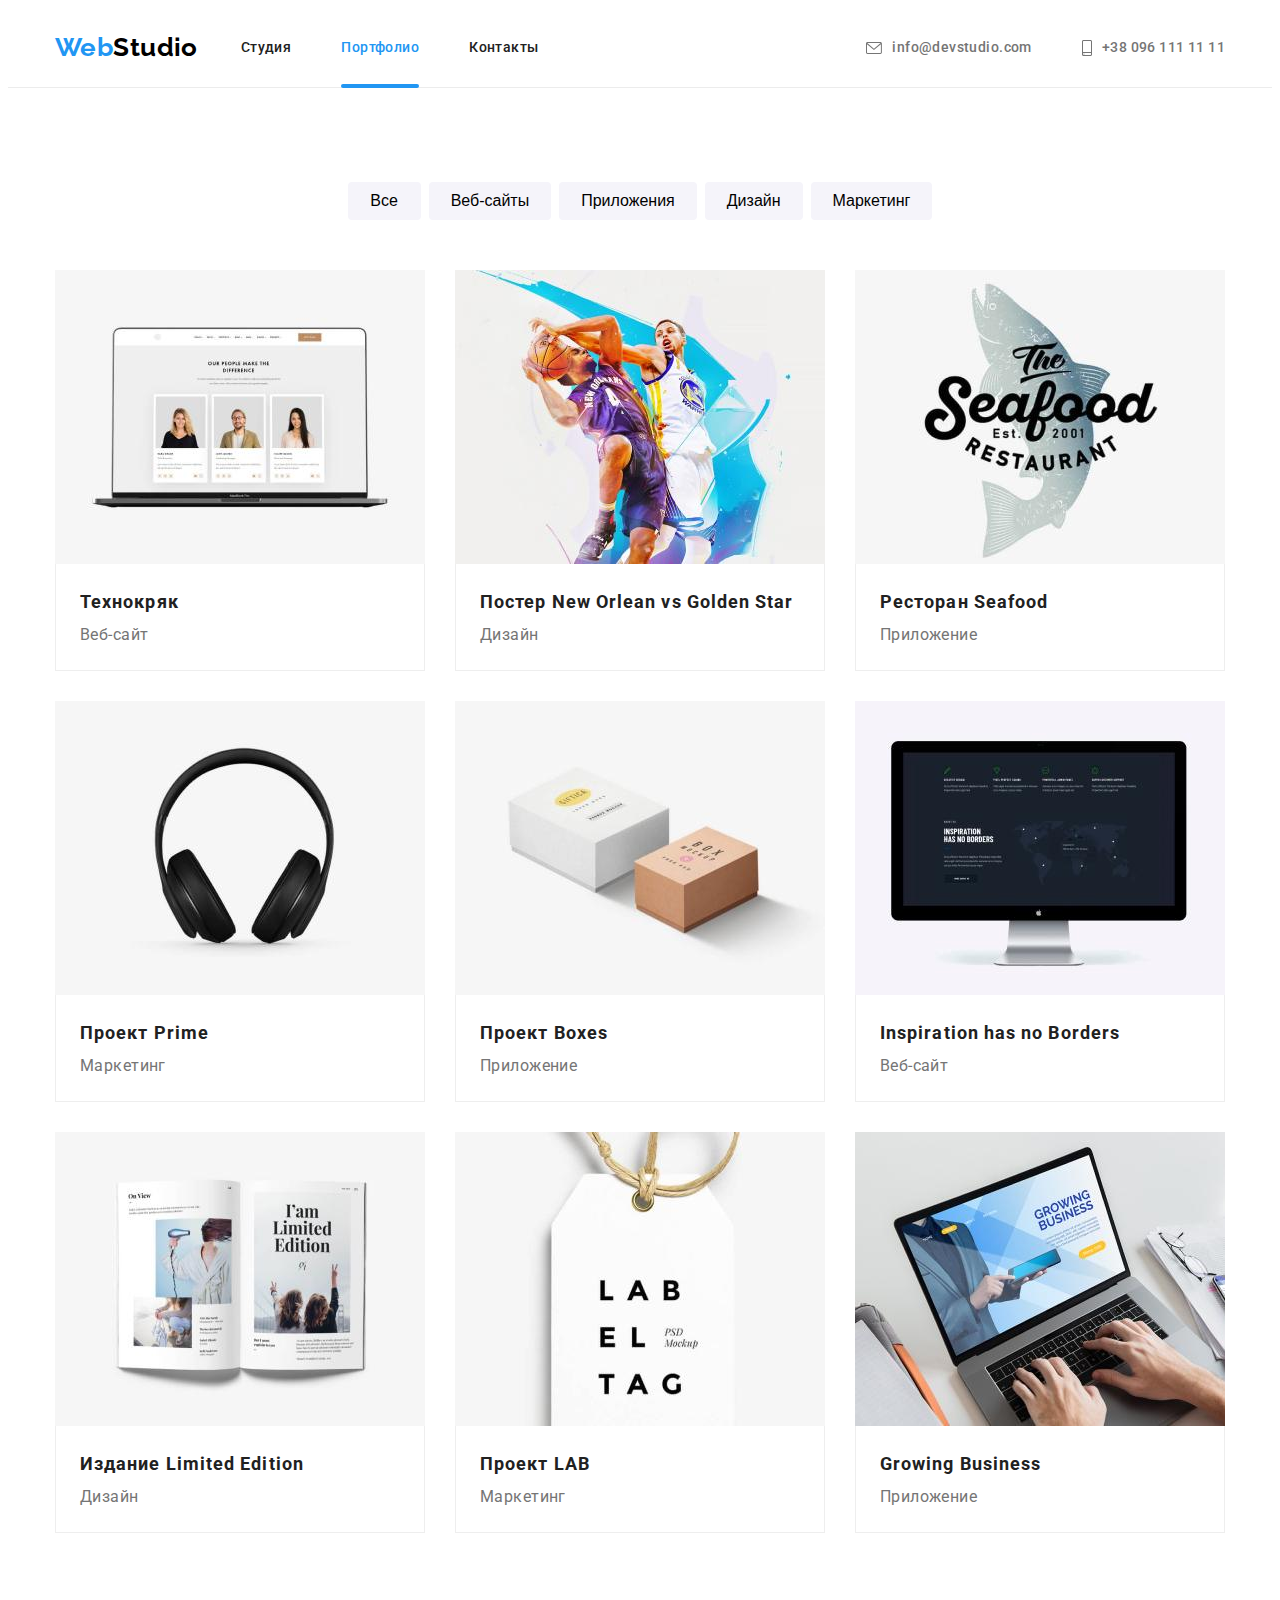
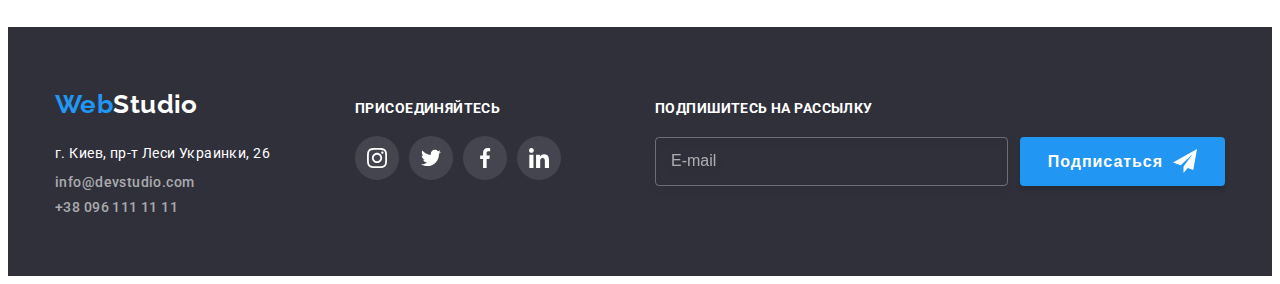
==== commit 96bef163: "SASS update" ====
--- a/portfolio.html
+++ b/portfolio.html
@@ -16,7 +16,7 @@
       href="https://fonts.googleapis.com/css2?family=Raleway:wght@700&family=Roboto:wght@400;500;700;900&display=swap"
       rel="stylesheet"
     />
-    <link rel="stylesheet" href="./css/styles.css" />
+    <link rel="stylesheet" href="./css/main.min.css" />
   </head>
   <body>
     <!-- Шапка -->
@@ -24,7 +24,7 @@
       <div class="header__container container">
         <nav class="header__nav">
           <a href="./index.html" class="logo">
-            <span class="logo-web">Web</span><span class="logo-studio">Studio</span></a
+            <span class="logo__web">Web</span><span class="logo__studio">Studio</span></a
           >
           <ul class="list header__links">
             <li class="header__item"><a href="./index.html" class="link header__link">Студия</a></li>
@@ -209,7 +209,7 @@
       <div class="container footer__container">
         <div class="footer__contacts">
           <a href="./index.html" class="logo footer__logo">
-            <span class="logo-web">Web</span><span class="logo-studio-footer">Studio</span></a
+            <span class="logo__web">Web</span><span class="logo__studio--footer">Studio</span></a
           >
           <address>
             <span class="address">г. Киев, пр-т Леси Украинки, 26</span>
@@ -217,33 +217,33 @@
             <a href="tel:+380961111111" class="link address__link">+38 096 111 11 11</a>
           </address>
         </div>
-        <div class="footer-social">
-          <h2 class="social__title">Присоединяйтесь</h2>
-          <ul class="list footer-social__list">
-            <li class="social__item">
-              <a href="" class="link footer-social__link" target="_blank" rel="noreferrer noopener">
-                <svg class="footer-social__icon">
+        <div class="social-footer">
+          <h2 class="social-footer__title">Присоединяйтесь</h2>
+          <ul class="list social-footer__list">
+            <li class="social-footer__item">
+              <a href="" class="link social-footer__link" target="_blank" rel="noreferrer noopener">
+                <svg class="social-footer__icon">
                   <use href="./images/sprite.svg#icon-instagram"></use>
                 </svg>
               </a>
             </li>
-            <li class="social__item">
-              <a href="" class="link footer-social__link" target="_blank" rel="noreferrer noopener">
-                <svg class="footer-social__icon">
+            <li class="social-footer__item">
+              <a href="" class="link social-footer__link" target="_blank" rel="noreferrer noopener">
+                <svg class="social-footer__icon">
                   <use href="./images/sprite.svg#icon-twitter"></use>
                 </svg>
               </a>
             </li>
-            <li class="social__item">
-              <a href="" class="link footer-social__link" target="_blank" rel="noreferrer noopener">
-                <svg class="footer-social__icon">
+            <li class="social-footer__item">
+              <a href="" class="link social-footer__link" target="_blank" rel="noreferrer noopener">
+                <svg class="social-footer__icon">
                   <use href="./images/sprite.svg#icon-facebook"></use>
                 </svg>
               </a>
             </li>
-            <li class="social__item">
-              <a href="" class="link footer-social__link" target="_blank" rel="noreferrer noopener">
-                <svg class="footer-social__icon">
+            <li class="social-footer__item">
+              <a href="" class="link social-footer__link" target="_blank" rel="noreferrer noopener">
+                <svg class="social-footer__icon">
                   <use href="./images/sprite.svg#icon-linkedin"></use>
                 </svg>
               </a>
--- a/css/main.min.css
+++ b/css/main.min.css
@@ -0,0 +1,2 @@
+:root{--main-text-color: #757575;--title-text-color: #212121;--accent-text-color: #2196f3;--accent-buton-color: #188ce8;--filter-button-color: #f5f4fa;--dark-bg-color: #2f303a;--logo-dark-color: #000000;--main-title-color: #ffffff;--light_bg-color: #f5f4fa;--icon_color: #afb1b8;--animation-proprety: cubic-bezier(0.4, 0, 0.2, 1)}html{box-sizing:border-box}*,*::after,*::before{box-sizing:inherit}body{font-family:'Roboto', sans-serif;font-size:14px;line-height:1.71;letter-spacing:0.03em;color:var(--main-text-color);background-color:var(--main-title-color)}.link{text-decoration:none;font-weight:500;line-height:1.14;color:var(--title-text-color);transition-property:color;transition-duration:250ms;transition-timing-function:var(--animation-proprety)}.current,.link:hover,.link:focus{color:var(--accent-text-color)}.list{list-style:none;padding-left:0;margin:0}.list-title{font-size:14px;line-height:1.17;text-transform:uppercase;margin-bottom:10px}.title{font-weight:700;color:var(--title-text-color)}address{font-style:normal}h1,h2,h3,ul,p{margin-top:0;margin-bottom:0}img{display:block;max-width:100%;height:auto}.section{padding-bottom:94px;padding-top:94px}.section-title{margin-bottom:50px;font-size:36px;line-height:1.17;text-align:center}.visually-hidden{position:absolute !important;clip:rect(1px 1px 1px 1px);clip:rect(1px, 1px, 1px, 1px);padding:0 !important;border:0 !important;height:1px !important;width:1px !important;overflow:hidden}.container{width:1200px;padding-left:15px;padding-right:15px;margin-left:auto;margin-right:auto}.button{display:inline-block;padding:6px 22px;font-weight:500;font-size:16px;line-height:1.62;text-align:center;cursor:pointer;min-width:73px}.hero__button{font-weight:700;font-size:16px;line-height:1.87;text-align:center;letter-spacing:0.06em;background-color:var(--accent-text-color);color:var(--main-title-color);border:none;box-shadow:0px 4px 4px rgba(0,0,0,0.15);border-radius:4px;padding:10px 32px;transition-property:background-color;transition-duration:250ms;transition-timing-function:var(--animation-proprety)}.hero__button:focus,.hero__button:hover{background-color:var(--accent-buton-color)}.filter-list__button{background-color:var(--filter-button-color);border:none;border-radius:4px;transition-property:background-color, color, box-shadow;transition-duration:250ms;transition-timing-function:var(--animation-proprety)}.filter-list__button:hover,.filter-list__button:active,.filter-list__button:focus{background-color:var(--accent-text-color);color:var(--main-title-color);box-shadow:0px 3px 1px rgba(0,0,0,0.1),0px 1px 2px rgba(0,0,0,0.08),0px 2px 2px rgba(0,0,0,0.12)}.logo{display:inline-block;font-family:'Raleway', sans-serif;text-decoration:none;font-weight:700;font-size:26px;line-height:1.38;margin-right:93px}.logo__web{color:var(--accent-text-color)}.logo__studio{color:var(--logo-dark-color)}.logo__studio--footer{color:var(--main-title-color)}.social-list{display:inline-flex;padding-top:16px}.social-list__item+.social-list__item{margin-left:10px}.social-icons__link{display:flex;justify-content:center;align-items:center;width:44px;height:44px;border-radius:50%;background-color:var(--main-title-color);transition-property:background-color;transition-duration:250ms;transition-timing-function:var(--animation-proprety)}.social-icons__link:hover,.social-icons__link:focus{background-color:var(--accent-text-color)}.social-icons__link:hover .social-list__icon,.social-icons__link:focus .social-list__icon{fill:var(--main-title-color)}.social-list__icon{width:20px;height:20px;fill:var(--icon_color);transition-property:fill;transition-duration:250ms;transition-timing-function:var(--animation-proprety)}.social-footer__title{font-size:14px;font-weight:700;line-height:16px;letter-spacing:0.03em;text-transform:uppercase;margin-bottom:20px;color:var(--main-title-color);text-transform:uppercase}.social-footer__list{display:inline-flex}.social-footer__item+.social-footer__item{margin-left:10px}.social-footer__link{display:flex;justify-content:center;align-items:center;width:44px;height:44px;border-radius:50%;background:rgba(255,255,255,0.1);transition-property:background-color;transition-duration:250ms;transition-timing-function:var(--animation-proprety)}.social-footer__link:hover,.social-footer__link:focus{background-color:var(--accent-text-color)}.social-footer__icon{width:20px;height:20px;fill:var(--main-title-color)}.filter-list{display:flex;justify-content:center}.filter-list__item{margin-right:8px}.filter-list__item:last-child{margin-right:0}.backdrop{position:fixed;top:0;left:0;background-color:rgba(0,0,0,0.2);width:100%;height:100%;opacity:1;transition:opacity 250ms var(--animation-proprety)}.modal{position:absolute;top:50%;left:50%;padding:40px;transform:translate(-50%, -50%);width:100%;max-width:530px;min-height:580px;background:var(--main-title-color);box-shadow:0px 1px 3px rgba(0,0,0,0.12),0px 1px 1px rgba(0,0,0,0.14),0px 2px 1px rgba(0,0,0,0.2);border-radius:4px;transition-duration:250ms;transition-timing-function:var(--animation-proprety);justify-content:center}.backdrop.is-hidden{opacity:0;visibility:hidden;pointer-events:none}.is-hidden .modal{transform:translate(100%, 100%) scale(0)}.modal__btn-close{display:flex;position:absolute;top:8px;right:8px;width:30px;height:30px;background:#ffffff;border:1px solid #e6e6e6;border-radius:50%;box-sizing:border-box;justify-content:center;align-items:center;transition-duration:250ms;transition-timing-function:var(--animation-proprety)}.modal__btn-close:hover,.modal__btn-close:focus{fill:var(--accent-text-color)}.modal__btn-submit{border:none;background:var(--accent-text-color);box-shadow:0px 4px 4px rgba(0,0,0,0.15);border-radius:4px;padding:10px 55px;font-weight:700;line-height:1.87;letter-spacing:0.06em;color:var(--main-title-color);margin:auto;transition-duration:250ms;transition-timing-function:var(--animation-proprety)}.modal__btn-submit:focus,.modal__btn-submit:hover{background:var(--accent-buton-color);box-shadow:0px 4px 4px rgba(0,0,0,0.15);border-radius:4px}.form{flex-direction:column;display:flex;justify-content:center}.form__title{font-weight:700;font-size:20px;line-height:1.15;text-align:center;letter-spacing:0.03em;color:var(--title-text-color);margin-bottom:12px}.form__field{position:relative;flex-direction:column;display:flex;margin-bottom:10px}.form__actions{border:1px solid rgba(33,33,33,0.2);box-sizing:border-box;border-radius:4px;padding-top:11px;padding-bottom:11px;padding-left:41px;transition-duration:250ms;transition-timing-function:var(--animation-proprety)}.form__actions:focus{border:1px solid var(--accent-text-color);box-sizing:border-box;border-radius:4px;outline-style:var(--accent-text-color)}.form__actions:focus+.form__icon{fill:var(--accent-text-color)}.form__label{font-size:12px;line-height:1.16;letter-spacing:0.01em;color:var(--main-text-color);margin-bottom:4px}.form__icon{position:absolute;display:inline-block;top:29px;left:15px;transition-duration:250ms;transition-timing-function:var(--animation-proprety)}.form__massage{resize:none;padding:12px 16px;margin-bottom:20px}.form__massage::placeholder{font-size:12px;line-height:1.16;letter-spacing:0.01em;color:rgba(117,117,117,0.5)}.policy-check{padding-bottom:30px}.policy-check__label{display:flex;align-items:center;justify-content:center;font-size:14px;line-height:1.71;color:var(--main-text-color)}.policy-check__checkbox{-webkit-appearance:none;-moz-appearance:none;position:absolute}.policy-check__checkbox:checked+.policy-check__icon{border-color:transparent;background-color:var(--main-title-color);background-image:url(../images/icon_check.svg);background-size:contain;background-origin:border-box;transition-duration:250ms;transition-timing-function:var(--animation-proprety)}.policy-check__icon{width:16px;height:15px;border:2px solid var(--title-text-color);border-radius:2px;margin-right:7px;transition-duration:250ms;transition-timing-function:var(--animation-proprety)}.policy-check__link{color:var(--accent-text-color);padding-left:4px}.overlay{position:absolute;top:0;left:0;width:100%;height:100%;background-color:rgba(33,150,243,0.9);transform:translatey(100%);transition:transform 250ms var(--animation-proprety);padding:63px 24px;font-size:18px;font-weight:400;line-height:1.56;color:var(--main-title-color)}.subscription{flex-basis:calc(50% - 15px)}.subscription__actions{font-family:Roboto;font-style:normal;font-size:14px;font-weight:700;line-height:1.14;text-transform:uppercase;color:var(--main-title-color);margin-bottom:20px}.subscription__form{display:flex;justify-content:space-between}.subscription__form ::placeholder{font-size:16px;line-height:1.25;color:rgba(255,255,255,0.6)}.subscription__form__field{width:100%;border:1px solid rgba(255,255,255,0.3);box-sizing:border-box;filter:drop-shadow(0px 4px 4px rgba(0,0,0,0.15));border-radius:4px;background-color:transparent;padding:15px;margin-bottom:0px;color:var(--main-title-color)}.subscription__btn-submit{border:none;display:flex;padding:10px 28px;background:var(--accent-text-color);box-shadow:0px 4px 4px rgba(0,0,0,0.15);border-radius:4px;color:var(--main-title-color);font-weight:700;line-height:1.87;font-size:16px;letter-spacing:0.06em;cursor:pointer;margin-left:12px;align-items:center}.subscription__icon{margin-left:10px}.header{height:80px;border-bottom:1px solid #ececec}.header__container{display:flex;align-items:center;justify-content:space-between;padding-top:0;padding-bottom:0}.header__nav{display:flex;align-items:center}.header__links{display:flex;align-items:center;margin-left:-50px}.header__contacts{display:flex;align-items:center}.header__item{position:relative;margin-left:50px}.header__item:first-child{margin-left:0}.current::after{content:'';position:absolute;bottom:0;left:0;width:100%;height:4px;background:var(--accent-text-color);border-radius:2px}.header__link{display:block;padding-top:32px;padding-bottom:32px}.header__contact-link{display:inline-flex;align-items:center;color:var(--main-text-color)}.header__contact-link:hover .header__icon{fill:var(--accent-text-color)}.header__icon{fill:var(--main-text-color);margin-right:10px;transition-property:fill;transition-duration:250ms;transition-timing-function:var(--animation-proprety)}.hero{padding-left:0;padding-right:0;text-align:center;max-width:1600px;height:600px;background-color:var(--dark-bg-color);margin-right:auto;margin-left:auto;background-image:linear-gradient(to right, rgba(47,48,58,0.4), rgba(47,48,58,0.4)),url(../css/img/hero.jpg);background-position:center;background-repeat:no-repeat;background-size:cover}.hero__container{text-align:center;max-width:696px;padding-top:200px;padding-bottom:200px}.hero__main-title{margin-bottom:30px;font-weight:900;font-size:44px;line-height:1.36;color:var(--main-title-color);letter-spacing:0.06em;text-transform:uppercase}.advantages__list{display:flex}.advantages__item+.advantages__item{margin-left:30px}.advantages__list-title{font-size:14px;line-height:1.17;text-transform:uppercase;margin-bottom:10px;padding-top:30px}.advantages__item::before{display:block;content:'';height:120px;background-color:var(--light_bg-color);background-position:center;background-repeat:no-repeat;border-radius:4px}.advantages__icon-antena::before{background-image:url(../css/img/antenna.svg)}.advantages__icon-clock::before{background-image:url(../css/img/clock.svg)}.advantages__icon-diagram::before{background-image:url(../css/img/diagram.svg)}.advantages__icon-astronaut::before{background-image:url(../css/img/astronaut.svg)}.about-us{padding-top:0}.about-us__item+.about-us__item{margin-left:30px}.about-us__container{padding-top:0px}.about-us__list{display:flex}.about-us__item{position:relative}.about-us__list-title{position:absolute;font-size:14px;line-height:1.17;text-transform:uppercase;margin-bottom:10px;bottom:0;margin-bottom:0;text-align:center;width:100%;padding-top:27px;padding-bottom:27px;color:var(--main-title-color);background-color:rgba(47,48,58,0.8)}.our-team{background-color:var(--light_bg-color)}.our-team__list{display:flex;justify-content:space-between;font-size:16px;line-height:1.187;text-align:center}.team-member{width:270px;height:428px;background:#ffffff;box-shadow:0px 1px 3px rgba(0,0,0,0.12),0px 1px 1px rgba(0,0,0,0.14),0px 2px 1px rgba(0,0,0,0.2);border-radius:0px 0px 4px 4px}.team-member+.team-member{margin-left:30px}.team-member__info{padding-top:30px;padding-bottom:30px}.team-member__name{padding-bottom:10px;font-weight:500;color:#212121}.customers__list{display:flex}.customers__item+.customers__item{margin-left:30px}.customers__link{display:inline-flex;align-items:center;justify-content:center;height:90px;width:170px;border:1px solid var(--icon_color);box-sizing:border-box;border-radius:4px;fill:var(--icon_color);transition-property:border;transition-duration:250ms;transition-timing-function:var(--animation-proprety)}.customers__link:hover,.customers__link:focus{border:1px solid var(--accent-text-color)}.customers__link:hover .customers__logo,.customers__link:focus .customers__logo{fill:var(--accent-text-color)}.customers__logo{transition-property:fill;transition-duration:250ms;transition-timing-function:var(--animation-proprety)}.portfolio-item__meta{background:#ffffff;border-right:1px solid #eeeeee;border-bottom:1px solid #eeeeee;border-left:1px solid #eeeeee;padding:20px 24px}.portfolio-item__title{font-size:18px;line-height:2;letter-spacing:0.06em}.portfolio-item__type{font-weight:400;font-size:16px;line-height:1.87;color:var(--main-text-color)}.portfolio-list{display:flex;flex-wrap:wrap;padding-top:50px}.portfolio-item{margin-right:30px;margin-bottom:30px;background:#ffffff;flex-basis:calc((100% - 60px) / 3)}.portfolio-item:nth-child(3n){margin-right:0}.portfolio-item:nth-last-child(-n+3){margin-bottom:0}.portfolio-item:hover .overlay{transform:translatey(0)}.portfolio-item__link{display:block;transition-property:color, box-sizing, box-shadow;transition-duration:250ms;transition-timing-function:var(--animation-proprety)}.portfolio-item__link:hover,.portfolio-item__link:focus{color:var(--title-text-color);border:1px solid #eeeeee;box-sizing:border-box;box-shadow:0px 1px 1px rgba(0,0,0,0.12),0px 4px 4px rgba(0,0,0,0.06),1px 4px 6px rgba(0,0,0,0.16)}.portfolio-item__img{position:relative;overflow:hidden}.footer{background-color:var(--dark-bg-color)}.footer__logo{display:block;margin-bottom:20px}.footer__container{display:flex;align-items:baseline;justify-content:space-between;padding-top:60px;padding-bottom:60px}.address{color:var(--main-title-color)}.address__link{display:block;padding-top:9px;color:rgba(255,255,255,0.6)}.social-footer,.footer__contacts{flex-basis:calc((50% - 45px) / 2)}
+/*# sourceMappingURL=main.min.css.map */